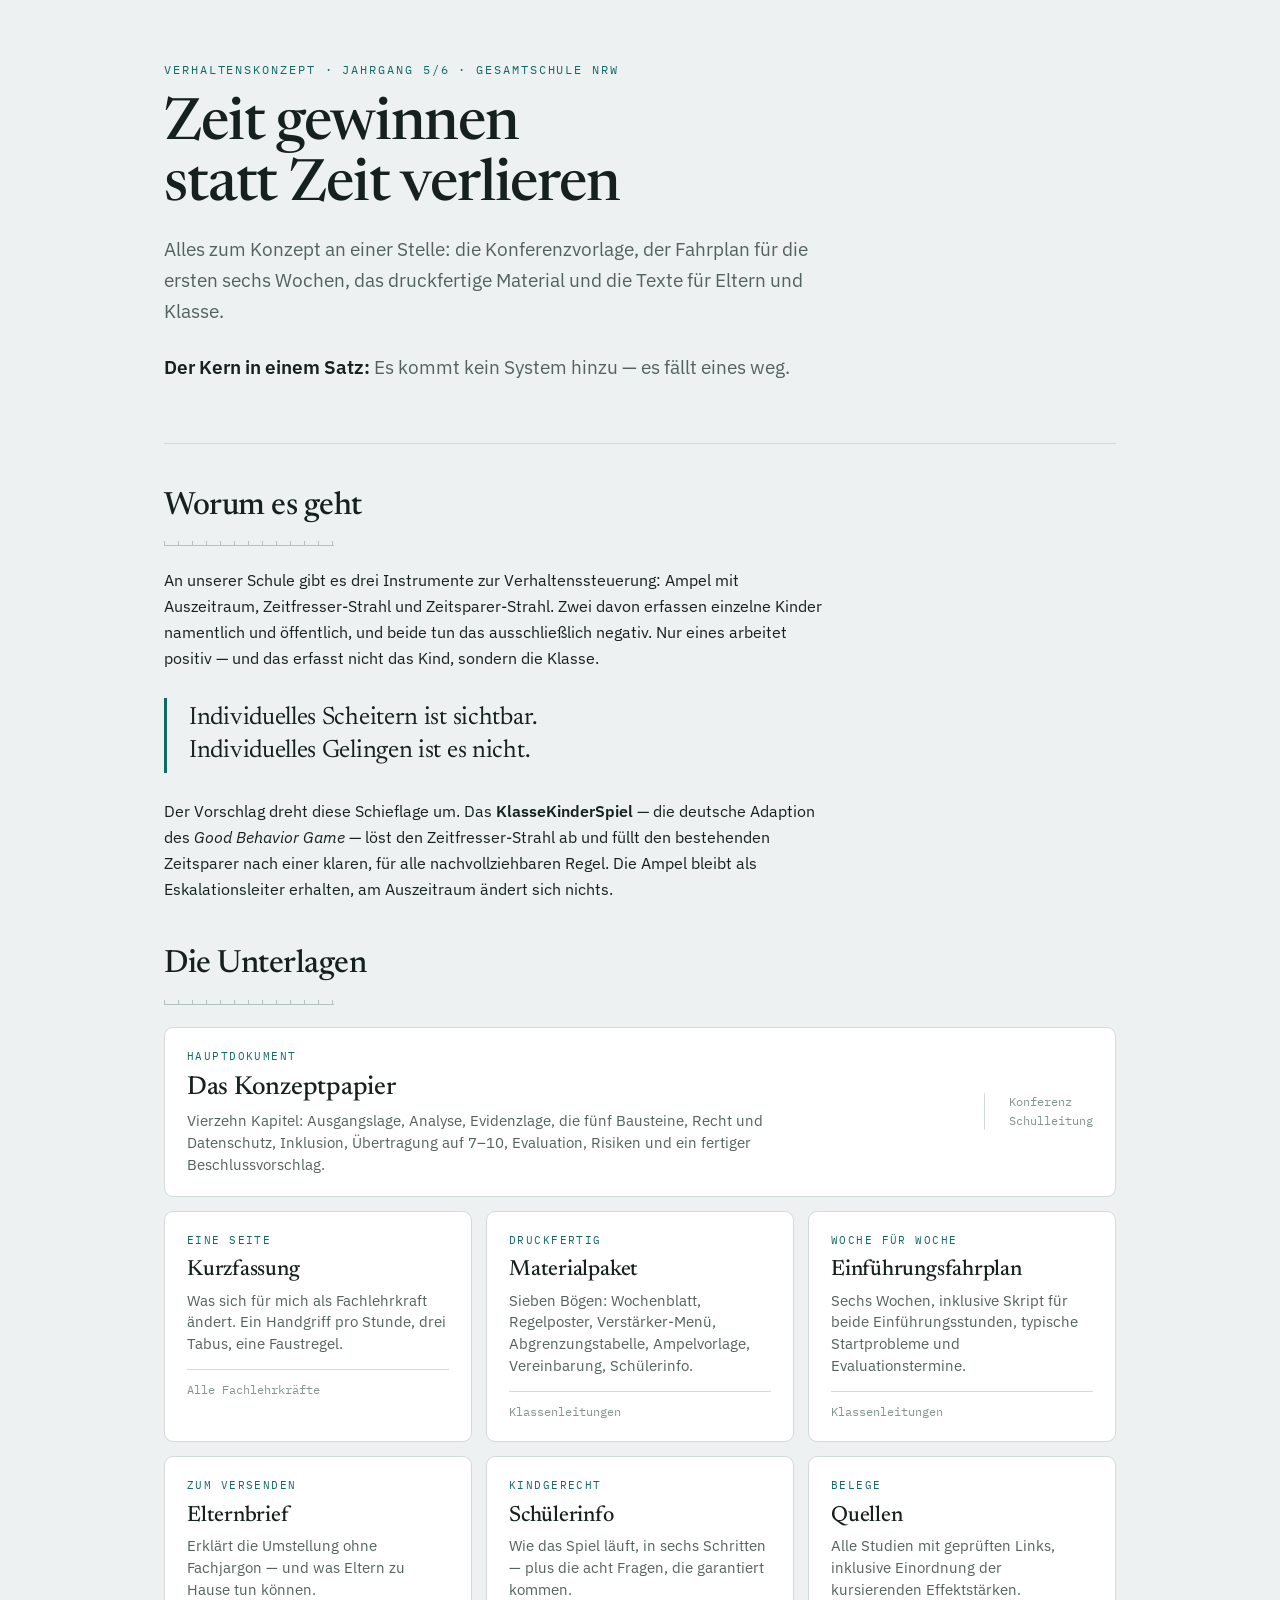
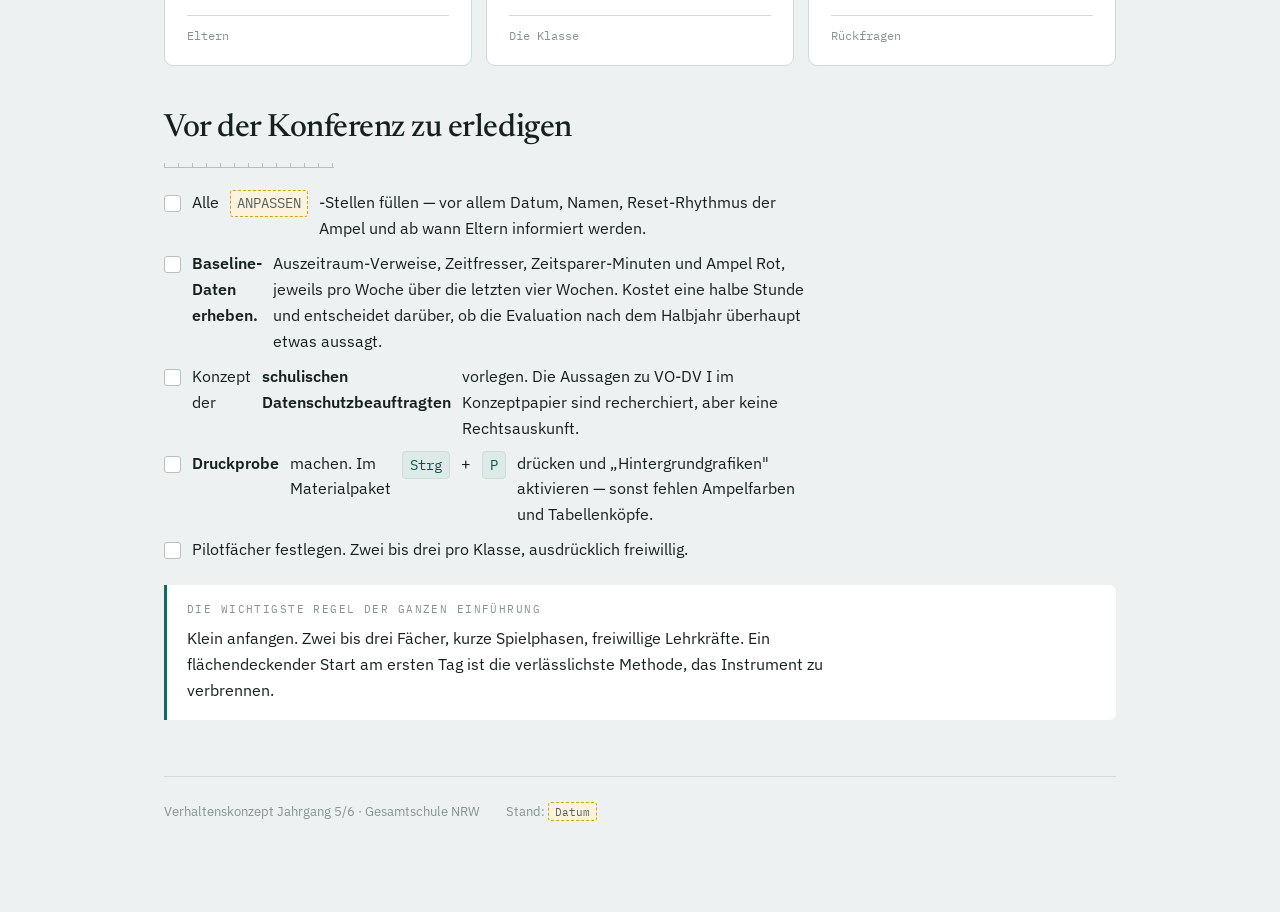
==== index.html @ 1651f594 "Verhaltenskonzept Jahrgang 5/6 als Website Konferenzvorlage, Einfuehrungsfahrplan, druckfertiges Mat" ====
<!doctype html>
<html lang="de">
<head>
<meta charset="utf-8">
<meta name="viewport" content="width=device-width,initial-scale=1">
<meta name="robots" content="noindex,nofollow">
<title>Zeit gewinnen statt Zeit verlieren — Verhaltenskonzept Jahrgang 5/6</title>
<meta name="description" content="Verhaltenskonzept für Jahrgang 5/6 an einer Gesamtschule in NRW: Konferenzvorlage, Einführungsfahrplan und druckfertiges Material.">
<link rel="preconnect" href="https://fonts.googleapis.com">
<link rel="preconnect" href="https://fonts.gstatic.com" crossorigin>
<link rel="stylesheet" href="https://fonts.googleapis.com/css2?family=Newsreader:opsz,wght@6..72,400;6..72,500&family=IBM+Plex+Sans:wght@400;500;600;700&family=IBM+Plex+Mono:wght@400;500&display=swap">
<link rel="stylesheet" href="assets/site.css">
</head>
<body>

<div class="wrap breit">

  <header class="hero">
    <div class="eyebrow">Verhaltenskonzept &middot; Jahrgang 5/6 &middot; Gesamtschule NRW</div>
    <h1>Zeit gewinnen statt Zeit verlieren</h1>
    <p class="dek">Alles zum Konzept an einer Stelle: die Konferenzvorlage, der Fahrplan für die ersten sechs Wochen, das druckfertige Material und die Texte für Eltern und Klasse.</p>
    <p class="dek"><b>Der Kern in einem Satz:</b> Es kommt kein System hinzu — es fällt eines weg.</p>
  </header>

  <h2>Worum es geht</h2>
  <div class="strahl"></div>

  <p>An unserer Schule gibt es drei Instrumente zur Verhaltenssteuerung: Ampel mit Auszeitraum, Zeitfresser-Strahl und Zeitsparer-Strahl. Zwei davon erfassen einzelne Kinder namentlich und öffentlich, und beide tun das ausschließlich negativ. Nur eines arbeitet positiv — und das erfasst nicht das Kind, sondern die Klasse.</p>

  <div class="these">Individuelles Scheitern ist sichtbar. Individuelles Gelingen ist es nicht.</div>

  <p>Der Vorschlag dreht diese Schieflage um. Das <b>KlasseKinderSpiel</b> — die deutsche Adaption des <i>Good Behavior Game</i> — löst den Zeitfresser-Strahl ab und füllt den bestehenden Zeitsparer nach einer klaren, für alle nachvollziehbaren Regel. Die Ampel bleibt als Eskalationsleiter erhalten, am Auszeitraum ändert sich nichts.</p>

  <h2>Die Unterlagen</h2>
  <div class="strahl"></div>

  <div class="kacheln">

    <a class="kachel gross" href="konzept.html">
      <div class="txt">
        <div class="rolle">Hauptdokument</div>
        <div class="t">Das Konzeptpapier</div>
        <p class="b">Vierzehn Kapitel: Ausgangslage, Analyse, Evidenzlage, die fünf Bausteine, Recht und Datenschutz, Inklusion, Übertragung auf 7–10, Evaluation, Risiken und ein fertiger Beschlussvorschlag.</p>
      </div>
      <div class="fuer">Konferenz<br>Schulleitung</div>
    </a>

    <a class="kachel" href="kurzfassung.html">
      <div class="rolle">Eine Seite</div>
      <div class="t">Kurzfassung</div>
      <p class="b">Was sich für mich als Fachlehrkraft ändert. Ein Handgriff pro Stunde, drei Tabus, eine Faustregel.</p>
      <div class="fuer">Alle Fachlehrkräfte</div>
    </a>

    <a class="kachel" href="materialpaket.html">
      <div class="rolle">Druckfertig</div>
      <div class="t">Materialpaket</div>
      <p class="b">Sieben Bögen: Wochenblatt, Regelposter, Verstärker-Menü, Abgrenzungstabelle, Ampelvorlage, Vereinbarung, Schülerinfo.</p>
      <div class="fuer">Klassenleitungen</div>
    </a>

    <a class="kachel" href="fahrplan.html">
      <div class="rolle">Woche für Woche</div>
      <div class="t">Einführungsfahrplan</div>
      <p class="b">Sechs Wochen, inklusive Skript für beide Einführungsstunden, typische Startprobleme und Evaluationstermine.</p>
      <div class="fuer">Klassenleitungen</div>
    </a>

    <a class="kachel" href="elternbrief.html">
      <div class="rolle">Zum Versenden</div>
      <div class="t">Elternbrief</div>
      <p class="b">Erklärt die Umstellung ohne Fachjargon — und was Eltern zu Hause tun können.</p>
      <div class="fuer">Eltern</div>
    </a>

    <a class="kachel" href="kommunikation/schuelerinfo.html">
      <div class="rolle">Kindgerecht</div>
      <div class="t">Schülerinfo</div>
      <p class="b">Wie das Spiel läuft, in sechs Schritten — plus die acht Fragen, die garantiert kommen.</p>
      <div class="fuer">Die Klasse</div>
    </a>

    <a class="kachel" href="quellen.html">
      <div class="rolle">Belege</div>
      <div class="t">Quellen</div>
      <p class="b">Alle Studien mit geprüften Links, inklusive Einordnung der kursierenden Effektstärken.</p>
      <div class="fuer">Rückfragen</div>
    </a>

  </div>

  <h2>Vor der Konferenz zu erledigen</h2>
  <div class="strahl"></div>

  <ul class="check">
    <li>Alle <span class="platzhalter">ANPASSEN</span>-Stellen füllen — vor allem Datum, Namen, Reset-Rhythmus der Ampel und ab wann Eltern informiert werden.</li>
    <li><b>Baseline-Daten erheben.</b> Auszeitraum-Verweise, Zeitfresser, Zeitsparer-Minuten und Ampel Rot, jeweils pro Woche über die letzten vier Wochen. Kostet eine halbe Stunde und entscheidet darüber, ob die Evaluation nach dem Halbjahr überhaupt etwas aussagt.</li>
    <li>Konzept der <b>schulischen Datenschutzbeauftragten</b> vorlegen. Die Aussagen zu VO-DV I im Konzeptpapier sind recherchiert, aber keine Rechtsauskunft.</li>
    <li><b>Druckprobe</b> machen. Im Materialpaket <kbd>Strg</kbd>+<kbd>P</kbd> drücken und „Hintergrundgrafiken" aktivieren — sonst fehlen Ampelfarben und Tabellenköpfe.</li>
    <li>Pilotfächer festlegen. Zwei bis drei pro Klasse, ausdrücklich freiwillig.</li>
  </ul>

  <div class="hinweis">
    <div class="titel">Die wichtigste Regel der ganzen Einführung</div>
    <p>Klein anfangen. Zwei bis drei Fächer, kurze Spielphasen, freiwillige Lehrkräfte. Ein flächendeckender Start am ersten Tag ist die verlässlichste Methode, das Instrument zu verbrennen.</p>
  </div>

  <footer>
    <span>Verhaltenskonzept Jahrgang 5/6 &middot; Gesamtschule NRW</span>
    <span>Stand: <span class="platzhalter">Datum</span></span>
  </footer>

</div>

</body>
</html>
---- assets/site.css ----
/* ===========================================================
   Verhaltenskonzept Jahrgang 5/6 — gemeinsames Stylesheet
   Wird von index, kurzfassung, fahrplan, elternbrief, quellen
   genutzt. konzept.html und materialpaket.html bringen ihr
   eigenes CSS mit.
   =========================================================== */

:root{
  --bg:#EEF1F1;
  --surface:#FFFFFF;
  --surface-2:#F6F8F8;
  --ink:#16211F;
  --ink-2:#54625F;
  --ink-3:#849491;
  --accent:#0F6B63;
  --accent-ink:#0B524C;
  --accent-soft:#DCEBE8;
  --rule:#D2DBD9;
  --rule-strong:#B4C1BE;
  --warn-bg:#FBF3DF;
  --warn-rule:#D9A20B;
  --stop-bg:#FBEBE8;
  --stop-rule:#B93A2C;

  --f-display:"Newsreader",Georgia,"Times New Roman",serif;
  --f-body:"IBM Plex Sans",system-ui,-apple-system,"Segoe UI",sans-serif;
  --f-mono:"IBM Plex Mono",ui-monospace,"Cascadia Mono",Consolas,monospace;
}
@media (prefers-color-scheme:dark){
  :root:not([data-theme="light"]){
    --bg:#0E1514; --surface:#161F1E; --surface-2:#1C2725;
    --ink:#E4EDEB; --ink-2:#9BAAA7; --ink-3:#71827F;
    --accent:#54C2B1; --accent-ink:#7BD6C6; --accent-soft:#173733;
    --rule:#2A3735; --rule-strong:#3C4C49;
    --warn-bg:#241E0E; --warn-rule:#8A6A16;
    --stop-bg:#25120F; --stop-rule:#8A3A2E;
  }
}
:root[data-theme="dark"]{
  --bg:#0E1514; --surface:#161F1E; --surface-2:#1C2725;
  --ink:#E4EDEB; --ink-2:#9BAAA7; --ink-3:#71827F;
  --accent:#54C2B1; --accent-ink:#7BD6C6; --accent-soft:#173733;
  --rule:#2A3735; --rule-strong:#3C4C49;
  --warn-bg:#241E0E; --warn-rule:#8A6A16;
  --stop-bg:#25120F; --stop-rule:#8A3A2E;
}

*{box-sizing:border-box}

body{
  margin:0;
  background:var(--bg);
  color:var(--ink);
  font-family:var(--f-body);
  font-size:16px;
  line-height:1.62;
  -webkit-font-smoothing:antialiased;
}
img{max-width:100%}
[hidden]{display:none!important}

/* ---------- Zahlenstrahl-Motiv ---------- */
.strahl{
  height:9px;
  background-image:
    linear-gradient(to right,var(--rule-strong) 0 1px,transparent 1px 100%),
    linear-gradient(var(--rule-strong),var(--rule-strong));
  background-size:14px 5px,100% 1px;
  background-position:0 100%,0 100%;
  background-repeat:repeat-x,no-repeat;
}

/* ---------- Kopfleiste ---------- */
.topbar{
  border-bottom:1px solid var(--rule);
  background:var(--surface);
}
.topbar .inner{
  max-width:820px;margin:0 auto;padding:13px 24px;
  display:flex;justify-content:space-between;align-items:center;gap:16px;flex-wrap:wrap;
}
.topbar a.heim{
  font-family:var(--f-mono);font-size:12px;letter-spacing:.12em;text-transform:uppercase;
  color:var(--accent-ink);text-decoration:none;
}
.topbar a.heim:hover{text-decoration:underline}
.topbar .wo{font-family:var(--f-mono);font-size:12px;color:var(--ink-3)}

/* ---------- Grundgerüst ---------- */
.wrap{max-width:820px;margin:0 auto;padding:0 24px 90px}
.wrap.breit{max-width:1000px}

.hero{padding:60px 0 34px;border-bottom:1px solid var(--rule);margin-bottom:38px}
.eyebrow{
  font-family:var(--f-mono);font-size:12px;letter-spacing:.16em;text-transform:uppercase;
  color:var(--accent);margin-bottom:16px;
}
h1{
  font-family:var(--f-display);font-weight:500;
  font-size:clamp(34px,5.6vw,58px);line-height:1.04;letter-spacing:-.02em;
  margin:0 0 18px;text-wrap:balance;max-width:17ch;
}
.dek{font-size:clamp(17px,2.1vw,19px);color:var(--ink-2);max-width:62ch;margin:0 0 26px}
.dek b{color:var(--ink);font-weight:600}

h2{
  font-family:var(--f-display);font-weight:500;
  font-size:clamp(24px,3.2vw,32px);line-height:1.16;letter-spacing:-.015em;
  margin:44px 0 6px;text-wrap:balance;
}
h2 + .strahl{margin:12px 0 22px;max-width:170px}
h3{font-weight:600;font-size:18px;margin:30px 0 8px;text-wrap:balance}
h4{font-weight:600;font-size:15px;margin:22px 0 6px}

p{margin:0 0 15px;max-width:66ch}
ul,ol{margin:0 0 15px;padding-left:22px;max-width:66ch}
li{margin-bottom:7px}
li::marker{color:var(--ink-3)}
strong,b{font-weight:600}
a{color:var(--accent-ink);text-decoration-color:var(--rule-strong);text-underline-offset:2px}
a:focus-visible{outline:2px solid var(--accent);outline-offset:2px;border-radius:3px}
hr{border:none;border-top:1px solid var(--rule);margin:34px 0}

.lead{font-size:17.5px;color:var(--ink-2);max-width:62ch}

/* ---------- Startseite: Kachelnavigation ---------- */
.kacheln{display:grid;gap:14px;grid-template-columns:repeat(auto-fill,minmax(268px,1fr));margin:8px 0 12px}
.kachel{
  display:flex;flex-direction:column;
  background:var(--surface);border:1px solid var(--rule);border-radius:9px;
  padding:20px 22px;text-decoration:none;color:var(--ink);
}
.kachel:hover{border-color:var(--accent)}
.kachel:focus-visible{outline:2px solid var(--accent);outline-offset:2px}
.kachel .rolle{
  font-family:var(--f-mono);font-size:11px;letter-spacing:.13em;text-transform:uppercase;
  color:var(--accent);margin-bottom:9px;
}
.kachel .t{font-family:var(--f-display);font-size:22px;font-weight:500;line-height:1.15;letter-spacing:-.01em;margin-bottom:6px}
.kachel .b{font-size:14.5px;color:var(--ink-2);line-height:1.5;margin:0}
.kachel .fuer{
  margin-top:14px;padding-top:11px;border-top:1px solid var(--rule);
  font-family:var(--f-mono);font-size:11.5px;color:var(--ink-3);
}
.kachel.gross{grid-column:1/-1}
@media (min-width:720px){
  .kachel.gross{flex-direction:row;align-items:center;gap:28px}
  .kachel.gross .txt{flex:1}
  .kachel.gross .fuer{margin:0;padding:0 0 0 24px;border-top:none;border-left:1px solid var(--rule);white-space:nowrap}
  .kachel.gross .t{font-size:26px}
}

/* ---------- Callouts ---------- */
.hinweis{
  border-left:3px solid var(--accent);background:var(--surface);
  padding:16px 20px;border-radius:0 7px 7px 0;margin:22px 0;
}
.hinweis.warn{border-left-color:var(--warn-rule);background:var(--warn-bg)}
.hinweis.stop{border-left-color:var(--stop-rule);background:var(--stop-bg)}
.hinweis .titel{
  font-family:var(--f-mono);font-size:11px;letter-spacing:.13em;text-transform:uppercase;
  color:var(--ink-3);margin-bottom:7px;
}
.hinweis > *:last-child{margin-bottom:0}

.these{
  font-family:var(--f-display);font-size:clamp(19px,2.7vw,25px);
  line-height:1.34;letter-spacing:-.012em;
  border-left:3px solid var(--accent);padding:4px 0 4px 22px;
  margin:26px 0;max-width:36ch;text-wrap:balance;
}

/* ---------- Tabellen ---------- */
.tabwrap{overflow-x:auto;margin:20px 0;border:1px solid var(--rule);border-radius:7px;background:var(--surface)}
table{border-collapse:collapse;width:100%;font-size:14.5px;min-width:440px}
th,td{text-align:left;padding:10px 15px;border-bottom:1px solid var(--rule);vertical-align:top}
thead th{
  font-family:var(--f-mono);font-size:11px;letter-spacing:.11em;text-transform:uppercase;
  color:var(--ink-3);font-weight:500;background:var(--surface-2);
}
tbody tr:last-child td,tbody tr:last-child th{border-bottom:none}
tbody th{font-weight:500;color:var(--ink-2);font-size:13.5px}
td.num,.num{font-family:var(--f-mono);font-variant-numeric:tabular-nums;white-space:nowrap}

/* ---------- Schritte / Ablauf ---------- */
.schritte{display:flex;flex-direction:column;gap:14px;margin:20px 0}
.schritt{display:flex;gap:14px;align-items:flex-start}
.schritt .marke{
  flex-shrink:0;width:27px;height:27px;border-radius:50%;
  background:var(--accent-soft);color:var(--accent-ink);border:1px solid var(--accent);
  display:grid;place-items:center;font-family:var(--f-mono);font-size:12.5px;font-weight:500;
}
.schritt .txt{padding-top:1px}
.schritt .txt > *:last-child{margin-bottom:0}

/* ---------- Karten / Blöcke ---------- */
.block{background:var(--surface);border:1px solid var(--rule);border-radius:8px;padding:20px 24px;margin:18px 0}
.block > *:last-child{margin-bottom:0}
.block .kopf{
  display:flex;align-items:baseline;gap:12px;flex-wrap:wrap;
  padding-bottom:12px;margin-bottom:14px;border-bottom:1px solid var(--rule);
}
.block .kopf h3{margin:0;font-size:19px}
.marke-txt{
  font-family:var(--f-mono);font-size:11.5px;letter-spacing:.1em;text-transform:uppercase;
  color:var(--accent);background:var(--accent-soft);padding:3px 8px;border-radius:4px;white-space:nowrap;
}

/* ---------- Checkliste ---------- */
.check{list-style:none;padding:0;max-width:66ch}
.check li{display:flex;gap:11px;align-items:flex-start;margin-bottom:9px}
.check li::before{
  content:"";flex-shrink:0;width:15px;height:15px;margin-top:5px;
  border:1.5px solid var(--rule-strong);border-radius:3px;background:var(--surface);
}

/* ---------- Quellenliste ---------- */
.quelle{padding:13px 0;border-bottom:1px solid var(--rule);max-width:72ch}
.quelle:last-child{border-bottom:none}
.quelle .zit{font-size:14.5px}
.quelle .was{font-size:13.5px;color:var(--ink-2);margin-top:3px}

kbd{
  font-family:var(--f-mono);font-size:.86em;
  background:var(--accent-soft);color:var(--accent-ink);
  padding:2px 7px;border-radius:4px;border:1px solid var(--rule);
  white-space:nowrap;
}

/* ---------- Platzhalter ---------- */
.platzhalter{
  font-family:var(--f-mono);font-size:.88em;
  background:var(--warn-bg);color:var(--ink-2);
  padding:1px 6px;border-radius:3px;border:1px dashed var(--warn-rule);white-space:nowrap;
}

/* ---------- Fußzeile ---------- */
footer{
  border-top:1px solid var(--rule);margin-top:56px;padding:24px 0 0;
  font-size:13px;color:var(--ink-3);display:flex;flex-wrap:wrap;gap:8px 26px;
}

/* ---------- Druck ---------- */
@media print{
  @page{size:A4 portrait;margin:16mm}
  :root{--bg:#fff;--surface:#fff;--ink:#111;--ink-2:#333;--ink-3:#666;
        --accent:#000;--accent-ink:#000;--accent-soft:#eee;--rule:#bbb;--rule-strong:#888}
  body{background:#fff;font-size:10.5pt}
  .topbar,footer,.kacheln{display:none}
  .hero{padding-top:0}
  a{color:#111;text-decoration:none}
  .block,.hinweis,.tabwrap{break-inside:avoid}
  h2,h3{break-after:avoid}
}

@media (prefers-reduced-motion:no-preference){
  html{scroll-behavior:smooth}
}
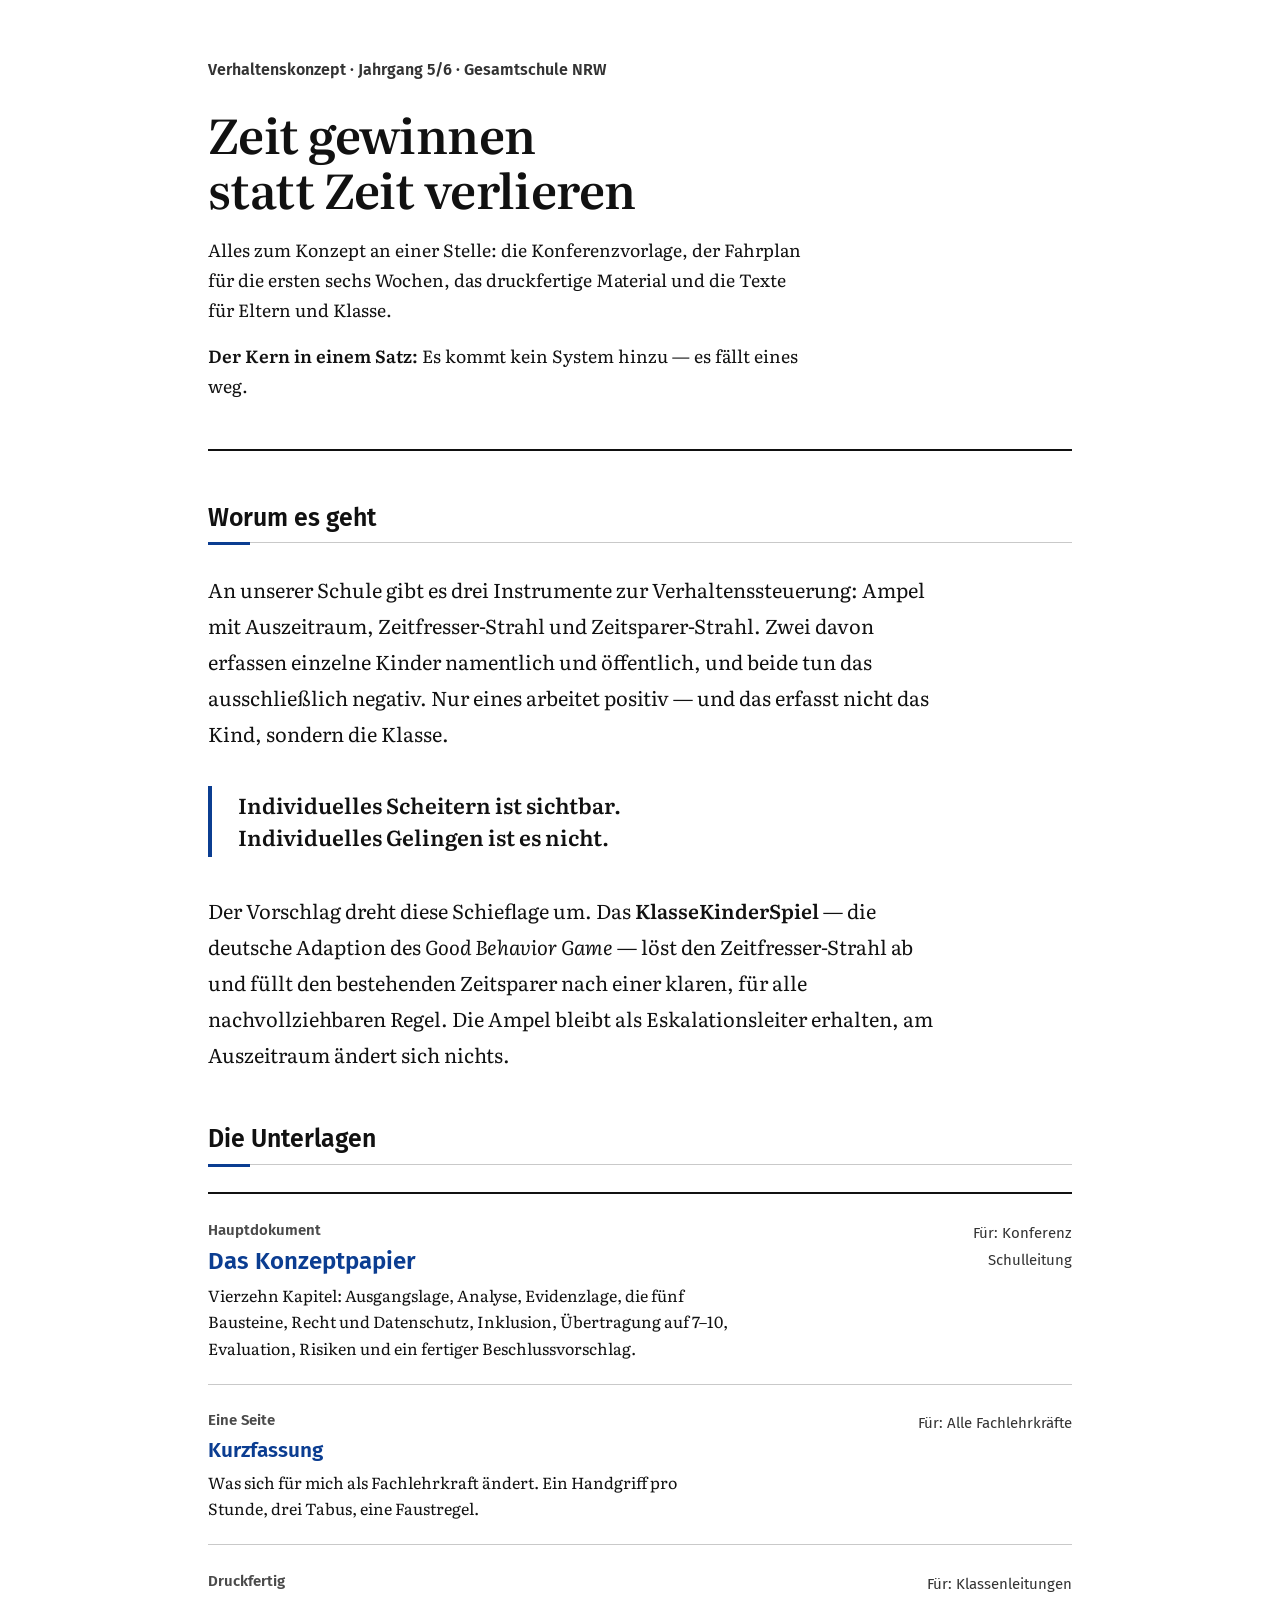
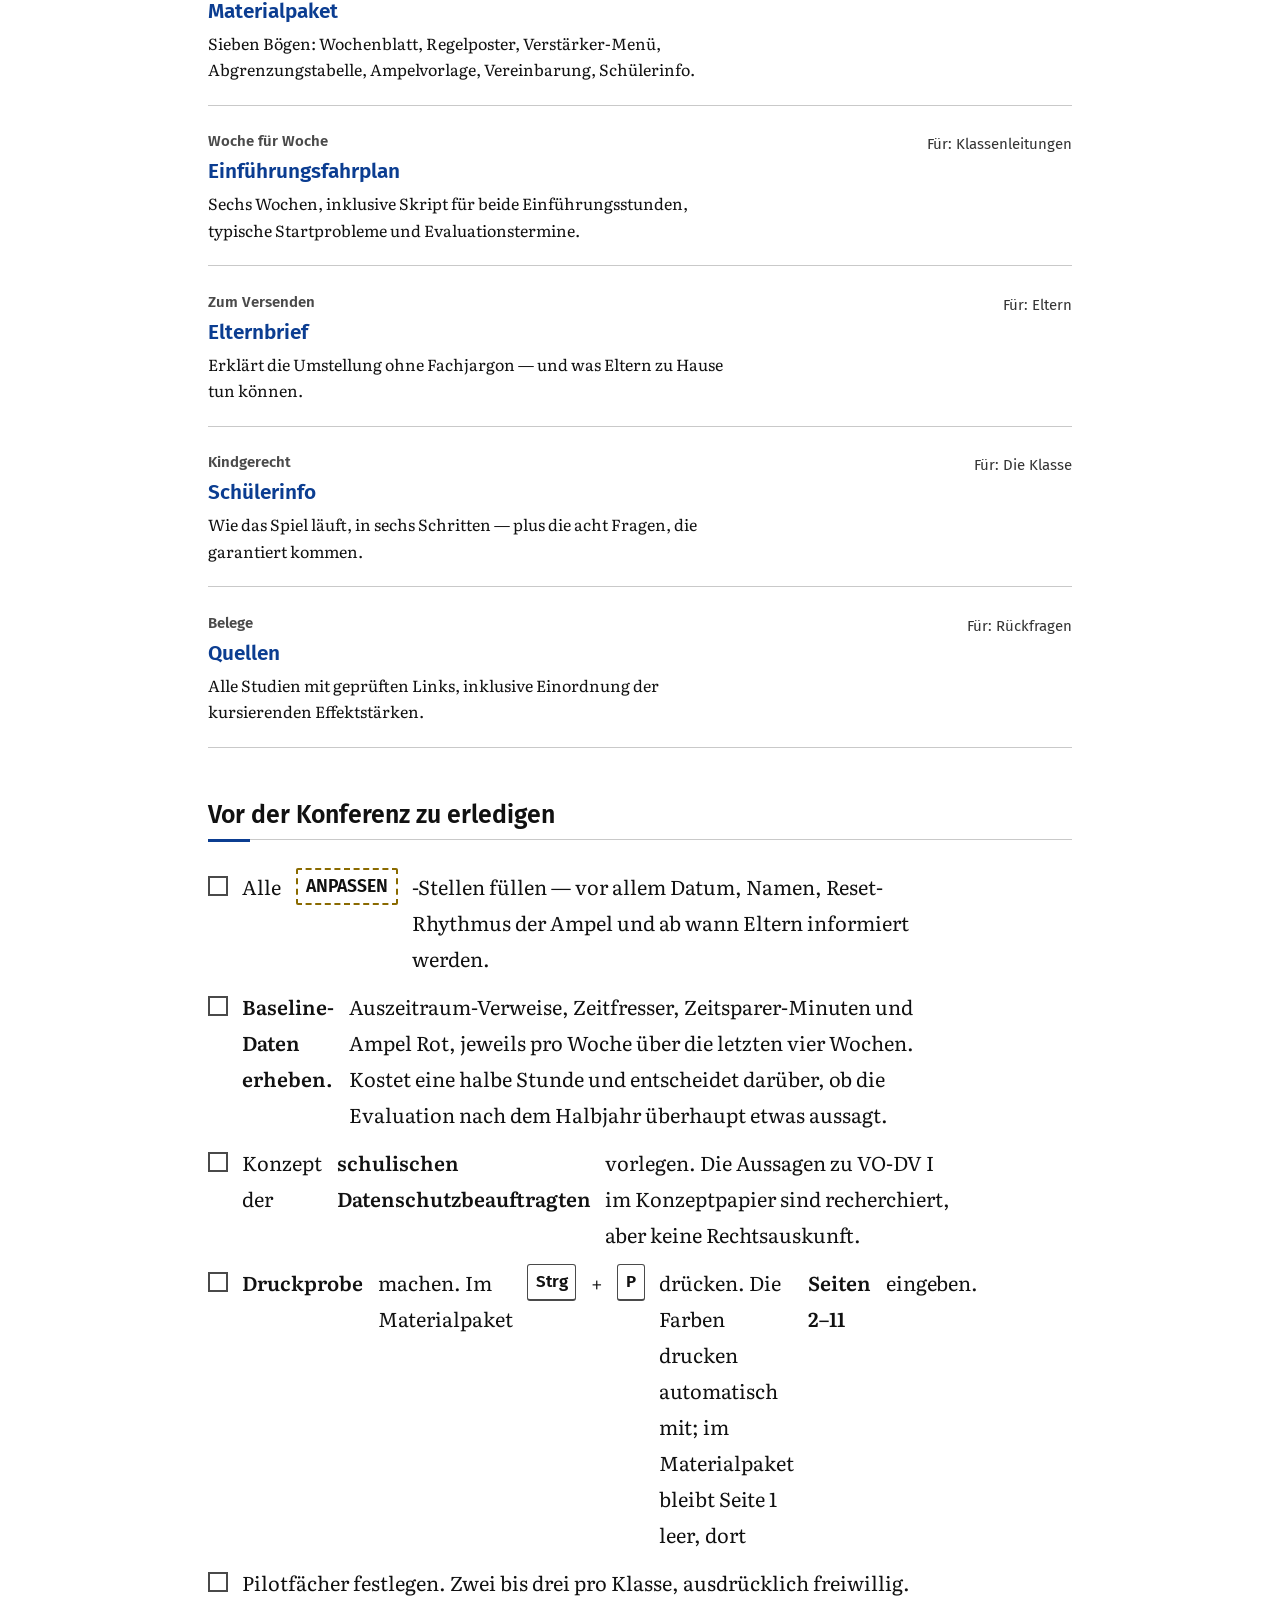
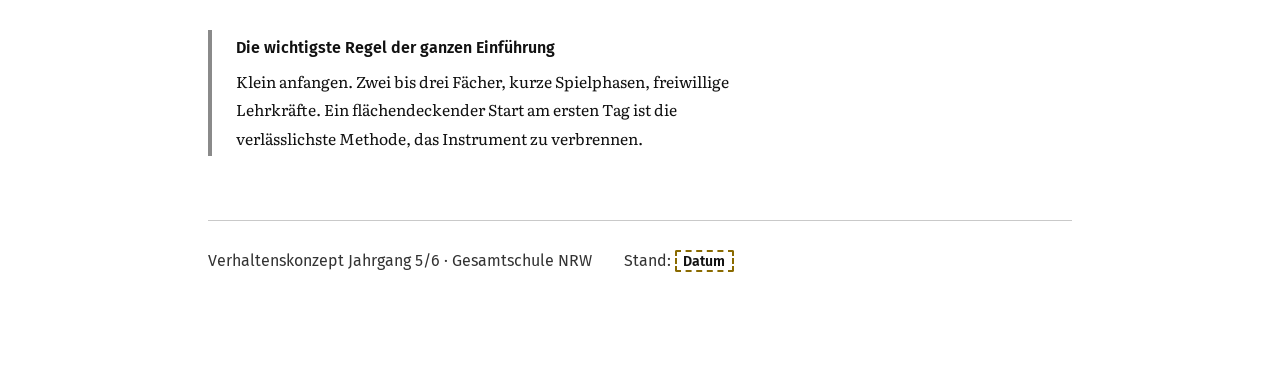
==== commit f232aed1: "Gestaltung auf Lesbarkeit umgestellt Rueckmeldung: die Seiten waren schwer zu lesen, und man sah ihn" ====
--- a/index.html
+++ b/index.html
@@ -8,7 +8,7 @@
 <meta name="description" content="Verhaltenskonzept für Jahrgang 5/6 an einer Gesamtschule in NRW: Konferenzvorlage, Einführungsfahrplan und druckfertiges Material.">
 <link rel="preconnect" href="https://fonts.googleapis.com">
 <link rel="preconnect" href="https://fonts.gstatic.com" crossorigin>
-<link rel="stylesheet" href="https://fonts.googleapis.com/css2?family=Newsreader:opsz,wght@6..72,400;6..72,500&family=IBM+Plex+Sans:wght@400;500;600;700&family=IBM+Plex+Mono:wght@400;500&display=swap">
+<link rel="stylesheet" href="https://fonts.googleapis.com/css2?family=Literata:opsz,wght@7..72,400;7..72,600&family=Fira+Sans:wght@400;500;600;700&display=swap">
 <link rel="stylesheet" href="assets/site.css">
 </head>
 <body>
@@ -96,7 +96,7 @@
     <li>Alle <span class="platzhalter">ANPASSEN</span>-Stellen füllen — vor allem Datum, Namen, Reset-Rhythmus der Ampel und ab wann Eltern informiert werden.</li>
     <li><b>Baseline-Daten erheben.</b> Auszeitraum-Verweise, Zeitfresser, Zeitsparer-Minuten und Ampel Rot, jeweils pro Woche über die letzten vier Wochen. Kostet eine halbe Stunde und entscheidet darüber, ob die Evaluation nach dem Halbjahr überhaupt etwas aussagt.</li>
     <li>Konzept der <b>schulischen Datenschutzbeauftragten</b> vorlegen. Die Aussagen zu VO-DV I im Konzeptpapier sind recherchiert, aber keine Rechtsauskunft.</li>
-    <li><b>Druckprobe</b> machen. Im Materialpaket <kbd>Strg</kbd>+<kbd>P</kbd> drücken und „Hintergrundgrafiken" aktivieren — sonst fehlen Ampelfarben und Tabellenköpfe.</li>
+    <li><b>Druckprobe</b> machen. Im Materialpaket <kbd>Strg</kbd>+<kbd>P</kbd> drücken. Die Farben drucken automatisch mit; im Materialpaket bleibt Seite 1 leer, dort <b>Seiten 2–11</b> eingeben.</li>
     <li>Pilotfächer festlegen. Zwei bis drei pro Klasse, ausdrücklich freiwillig.</li>
   </ul>
 
--- a/assets/site.css
+++ b/assets/site.css
@@ -1,258 +1,248 @@
 /* ===========================================================
-   Verhaltenskonzept Jahrgang 5/6 — gemeinsames Stylesheet
-   Wird von index, kurzfassung, fahrplan, elternbrief, quellen
-   genutzt. konzept.html und materialpaket.html bringen ihr
-   eigenes CSS mit.
+   Verhaltenskonzept Jahrgang 5/6
+   Gemeinsames Stylesheet.
+
+   Zwei Entscheidungen bestimmen alles Weitere:
+
+   1. LESBARKEIT VOR WIRKUNG. Die Unterlagen lesen Kolleginnen und
+      Kollegen jeden Alters, teils am Beamer, teils ausgedruckt.
+      Deshalb: fast durchgehend nahezu schwarzer Text auf Weiss,
+      kein grauer Fliesstext, keine farbigen Flaechen mit farbigem
+      Text darauf. Wo etwas hervorgehoben wird, traegt eine kraeftige
+      Linie die Farbe - der Text bleibt schwarz.
+
+   2. KEIN DARK MODE. Das Dokument sieht immer gleich aus, wie
+      Papier. Vorhersehbar, und identisch zum Ausdruck.
    =========================================================== */
 
 :root{
-  --bg:#EEF1F1;
-  --surface:#FFFFFF;
-  --surface-2:#F6F8F8;
-  --ink:#16211F;
-  --ink-2:#54625F;
-  --ink-3:#849491;
-  --accent:#0F6B63;
-  --accent-ink:#0B524C;
-  --accent-soft:#DCEBE8;
-  --rule:#D2DBD9;
-  --rule-strong:#B4C1BE;
-  --warn-bg:#FBF3DF;
-  --warn-rule:#D9A20B;
-  --stop-bg:#FBEBE8;
-  --stop-rule:#B93A2C;
-
-  --f-display:"Newsreader",Georgia,"Times New Roman",serif;
-  --f-body:"IBM Plex Sans",system-ui,-apple-system,"Segoe UI",sans-serif;
-  --f-mono:"IBM Plex Mono",ui-monospace,"Cascadia Mono",Consolas,monospace;
-}
-@media (prefers-color-scheme:dark){
-  :root:not([data-theme="light"]){
-    --bg:#0E1514; --surface:#161F1E; --surface-2:#1C2725;
-    --ink:#E4EDEB; --ink-2:#9BAAA7; --ink-3:#71827F;
-    --accent:#54C2B1; --accent-ink:#7BD6C6; --accent-soft:#173733;
-    --rule:#2A3735; --rule-strong:#3C4C49;
-    --warn-bg:#241E0E; --warn-rule:#8A6A16;
-    --stop-bg:#25120F; --stop-rule:#8A3A2E;
-  }
-}
-:root[data-theme="dark"]{
-  --bg:#0E1514; --surface:#161F1E; --surface-2:#1C2725;
-  --ink:#E4EDEB; --ink-2:#9BAAA7; --ink-3:#71827F;
-  --accent:#54C2B1; --accent-ink:#7BD6C6; --accent-soft:#173733;
-  --rule:#2A3735; --rule-strong:#3C4C49;
-  --warn-bg:#241E0E; --warn-rule:#8A6A16;
-  --stop-bg:#25120F; --stop-rule:#8A3A2E;
+  color-scheme:light;
+
+  --papier:#FFFFFF;
+  --ink:#111111;            /* Fliesstext           19:1 */
+  --ink-2:#333333;          /* Sekundaertext        12:1 */
+  --ink-3:#4A4A4A;          /* Marken, Label         9:1 */
+  --akzent:#0B3D91;         /* Links, Gliederung    10:1 */
+  --linie:#C9C9C9;          /* nur Struktur, nie Text */
+  --linie-kraeftig:#8A8A8A;
+
+  /* Ampel: nur dort, wo tatsaechlich die Ampel gemeint ist */
+  --a-gelb:#8A6A00;
+  --a-orange:#8A4A10;
+  --a-rot:#A01B10;
+
+  --serif:"Literata",Georgia,"Times New Roman",serif;
+  --sans:"Fira Sans",system-ui,-apple-system,"Segoe UI",sans-serif;
 }
 
 *{box-sizing:border-box}
 
 body{
   margin:0;
-  background:var(--bg);
+  background:var(--papier);
   color:var(--ink);
-  font-family:var(--f-body);
-  font-size:16px;
-  line-height:1.62;
+  font-family:var(--serif);
+  font-size:20px;
+  line-height:1.8;
+  font-optical-sizing:auto;
   -webkit-font-smoothing:antialiased;
 }
 img{max-width:100%}
 [hidden]{display:none!important}
 
-/* ---------- Zahlenstrahl-Motiv ---------- */
+/* ---------- Kopfleiste ---------- */
+.topbar{border-bottom:1px solid var(--linie)}
+.topbar .inner{
+  max-width:52rem;margin:0 auto;padding:16px 32px;
+  display:flex;justify-content:space-between;align-items:baseline;gap:20px;flex-wrap:wrap;
+  font-family:var(--sans);font-size:16px;
+}
+.topbar a.heim{color:var(--akzent);text-decoration:underline;font-weight:500}
+.topbar .wo{color:var(--ink-2)}
+
+/* ---------- Satzspiegel ---------- */
+.wrap{max-width:52rem;margin:0 auto;padding:0 32px 7rem}
+.wrap.breit{max-width:58rem}
+@media (max-width:640px){
+  .wrap,.topbar .inner{padding-left:22px;padding-right:22px}
+  body{font-size:19px}
+}
+
+.hero{padding:3.5rem 0 2rem;margin-bottom:2rem;border-bottom:2px solid var(--ink)}
+.eyebrow{
+  font-family:var(--sans);font-size:16px;font-weight:600;
+  color:var(--ink-2);margin-bottom:1.3rem;
+}
+h1{
+  font-family:var(--serif);font-weight:600;
+  font-size:clamp(2.1rem,5vw,3rem);line-height:1.15;letter-spacing:-.012em;
+  margin:0 0 1.2rem;text-wrap:balance;max-width:19ch;color:var(--ink);
+}
+.dek{font-size:1.1rem;color:var(--ink);max-width:60ch;margin:0 0 1rem;line-height:1.7}
+.dek b{font-weight:600}
+
+h2{
+  font-family:var(--sans);font-weight:600;
+  font-size:1.55rem;line-height:1.3;
+  margin:3.2rem 0 .5rem;text-wrap:balance;color:var(--ink);
+}
+h3{
+  font-family:var(--sans);font-weight:600;font-size:1.15rem;line-height:1.4;
+  margin:2.2rem 0 .5rem;text-wrap:balance;color:var(--ink);
+}
+h4{font-family:var(--sans);font-weight:600;font-size:1.02rem;margin:1.7rem 0 .3rem;color:var(--ink)}
+
+/* Gliederungslinie unter h2 */
 .strahl{
-  height:9px;
-  background-image:
-    linear-gradient(to right,var(--rule-strong) 0 1px,transparent 1px 100%),
-    linear-gradient(var(--rule-strong),var(--rule-strong));
-  background-size:14px 5px,100% 1px;
-  background-position:0 100%,0 100%;
-  background-repeat:repeat-x,no-repeat;
-}
-
-/* ---------- Kopfleiste ---------- */
-.topbar{
-  border-bottom:1px solid var(--rule);
-  background:var(--surface);
-}
-.topbar .inner{
-  max-width:820px;margin:0 auto;padding:13px 24px;
-  display:flex;justify-content:space-between;align-items:center;gap:16px;flex-wrap:wrap;
-}
-.topbar a.heim{
-  font-family:var(--f-mono);font-size:12px;letter-spacing:.12em;text-transform:uppercase;
-  color:var(--accent-ink);text-decoration:none;
-}
-.topbar a.heim:hover{text-decoration:underline}
-.topbar .wo{font-family:var(--f-mono);font-size:12px;color:var(--ink-3)}
-
-/* ---------- Grundgerüst ---------- */
-.wrap{max-width:820px;margin:0 auto;padding:0 24px 90px}
-.wrap.breit{max-width:1000px}
-
-.hero{padding:60px 0 34px;border-bottom:1px solid var(--rule);margin-bottom:38px}
-.eyebrow{
-  font-family:var(--f-mono);font-size:12px;letter-spacing:.16em;text-transform:uppercase;
-  color:var(--accent);margin-bottom:16px;
-}
-h1{
-  font-family:var(--f-display);font-weight:500;
-  font-size:clamp(34px,5.6vw,58px);line-height:1.04;letter-spacing:-.02em;
-  margin:0 0 18px;text-wrap:balance;max-width:17ch;
-}
-.dek{font-size:clamp(17px,2.1vw,19px);color:var(--ink-2);max-width:62ch;margin:0 0 26px}
-.dek b{color:var(--ink);font-weight:600}
-
-h2{
-  font-family:var(--f-display);font-weight:500;
-  font-size:clamp(24px,3.2vw,32px);line-height:1.16;letter-spacing:-.015em;
-  margin:44px 0 6px;text-wrap:balance;
-}
-h2 + .strahl{margin:12px 0 22px;max-width:170px}
-h3{font-weight:600;font-size:18px;margin:30px 0 8px;text-wrap:balance}
-h4{font-weight:600;font-size:15px;margin:22px 0 6px}
-
-p{margin:0 0 15px;max-width:66ch}
-ul,ol{margin:0 0 15px;padding-left:22px;max-width:66ch}
-li{margin-bottom:7px}
+  height:3px;margin:0 0 1.6rem;
+  background:
+    linear-gradient(to right,var(--akzent) 0 2.6rem,transparent 2.6rem 100%),
+    linear-gradient(var(--linie),var(--linie));
+  background-size:100% 3px,100% 1px;
+  background-position:0 0,0 0;
+  background-repeat:no-repeat;
+}
+
+p{margin:0 0 1.1rem;max-width:62ch}
+ul,ol{margin:0 0 1.2rem;padding-left:1.5rem;max-width:62ch}
+li{margin-bottom:.6rem;padding-left:.2rem}
 li::marker{color:var(--ink-3)}
 strong,b{font-weight:600}
-a{color:var(--accent-ink);text-decoration-color:var(--rule-strong);text-underline-offset:2px}
-a:focus-visible{outline:2px solid var(--accent);outline-offset:2px;border-radius:3px}
-hr{border:none;border-top:1px solid var(--rule);margin:34px 0}
-
-.lead{font-size:17.5px;color:var(--ink-2);max-width:62ch}
-
-/* ---------- Startseite: Kachelnavigation ---------- */
-.kacheln{display:grid;gap:14px;grid-template-columns:repeat(auto-fill,minmax(268px,1fr));margin:8px 0 12px}
+
+a{
+  color:var(--akzent);text-decoration:underline;
+  text-decoration-thickness:1px;text-underline-offset:.16em;
+}
+a:hover{text-decoration-thickness:2px}
+a:focus-visible{outline:3px solid var(--akzent);outline-offset:3px}
+
+hr{border:none;border-top:1px solid var(--linie);margin:3rem 0}
+
+.lead{font-size:1.1rem;color:var(--ink);max-width:60ch;line-height:1.7}
+
+/* ---------- Startseite: Verzeichnis ---------- */
+.kacheln{margin:1.6rem 0 2rem;border-top:2px solid var(--ink)}
 .kachel{
-  display:flex;flex-direction:column;
-  background:var(--surface);border:1px solid var(--rule);border-radius:9px;
-  padding:20px 22px;text-decoration:none;color:var(--ink);
-}
-.kachel:hover{border-color:var(--accent)}
-.kachel:focus-visible{outline:2px solid var(--accent);outline-offset:2px}
-.kachel .rolle{
-  font-family:var(--f-mono);font-size:11px;letter-spacing:.13em;text-transform:uppercase;
-  color:var(--accent);margin-bottom:9px;
-}
-.kachel .t{font-family:var(--f-display);font-size:22px;font-weight:500;line-height:1.15;letter-spacing:-.01em;margin-bottom:6px}
-.kachel .b{font-size:14.5px;color:var(--ink-2);line-height:1.5;margin:0}
-.kachel .fuer{
-  margin-top:14px;padding-top:11px;border-top:1px solid var(--rule);
-  font-family:var(--f-mono);font-size:11.5px;color:var(--ink-3);
-}
-.kachel.gross{grid-column:1/-1}
-@media (min-width:720px){
-  .kachel.gross{flex-direction:row;align-items:center;gap:28px}
-  .kachel.gross .txt{flex:1}
-  .kachel.gross .fuer{margin:0;padding:0 0 0 24px;border-top:none;border-left:1px solid var(--rule);white-space:nowrap}
-  .kachel.gross .t{font-size:26px}
-}
-
-/* ---------- Callouts ---------- */
+  display:block;padding:1.4rem 0;border-bottom:1px solid var(--linie);
+  text-decoration:none;color:var(--ink);
+}
+.kachel:hover .t{text-decoration:underline}
+.kachel:focus-visible{outline:3px solid var(--akzent);outline-offset:3px}
+.kachel .rolle{font-family:var(--sans);font-size:15px;font-weight:600;color:var(--ink-3);margin-bottom:.15rem}
+.kachel .t{font-family:var(--sans);font-size:1.3rem;font-weight:600;line-height:1.3;margin-bottom:.3rem;color:var(--akzent)}
+.kachel .b{color:var(--ink);margin:0;max-width:58ch;font-size:1rem;line-height:1.65}
+.kachel .fuer{font-family:var(--sans);font-size:15px;color:var(--ink-2);margin-top:.45rem}
+.kachel .fuer::before{content:"Für: "}
+@media (min-width:800px){
+  .kachel{display:grid;grid-template-columns:1fr 11rem;gap:0 2.5rem;align-items:start}
+  /* Nur die erste Kachel hat einen Textcontainer; bei den uebrigen stehen
+     Rolle, Titel und Text einzeln im Raster. Ohne diese Zuweisung rutscht
+     der Titel in die rechte Spalte. */
+  .kachel > *{grid-column:1}
+  .kachel .fuer{grid-column:2;grid-row:1;margin-top:.2rem;text-align:right}
+  .kachel.gross .t{font-size:1.5rem}
+}
+
+/* ---------- Anmerkungen: eine Form ----------
+   Kein farbiger Text auf farbiger Flaeche. Die Linie traegt die
+   Farbe, der Text bleibt schwarz. */
 .hinweis{
-  border-left:3px solid var(--accent);background:var(--surface);
-  padding:16px 20px;border-radius:0 7px 7px 0;margin:22px 0;
-}
-.hinweis.warn{border-left-color:var(--warn-rule);background:var(--warn-bg)}
-.hinweis.stop{border-left-color:var(--stop-rule);background:var(--stop-bg)}
+  margin:1.9rem 0;padding:.2rem 0 .2rem 1.5rem;
+  border-left:4px solid var(--linie-kraeftig);
+  color:var(--ink);
+}
 .hinweis .titel{
-  font-family:var(--f-mono);font-size:11px;letter-spacing:.13em;text-transform:uppercase;
-  color:var(--ink-3);margin-bottom:7px;
+  font-family:var(--sans);font-size:16px;font-weight:600;
+  color:var(--ink);margin-bottom:.35rem;
 }
 .hinweis > *:last-child{margin-bottom:0}
+.hinweis p{max-width:60ch;font-size:.98rem}
+.hinweis.warn{border-left-color:var(--a-gelb)}
+.hinweis.stop{border-left-color:var(--a-rot)}
 
 .these{
-  font-family:var(--f-display);font-size:clamp(19px,2.7vw,25px);
-  line-height:1.34;letter-spacing:-.012em;
-  border-left:3px solid var(--accent);padding:4px 0 4px 22px;
-  margin:26px 0;max-width:36ch;text-wrap:balance;
+  font-family:var(--serif);font-weight:600;
+  font-size:1.35rem;line-height:1.5;
+  margin:2.2rem 0;padding:.2rem 0 .2rem 1.6rem;max-width:36ch;
+  border-left:4px solid var(--akzent);
+  color:var(--ink);text-wrap:balance;
 }
 
 /* ---------- Tabellen ---------- */
-.tabwrap{overflow-x:auto;margin:20px 0;border:1px solid var(--rule);border-radius:7px;background:var(--surface)}
-table{border-collapse:collapse;width:100%;font-size:14.5px;min-width:440px}
-th,td{text-align:left;padding:10px 15px;border-bottom:1px solid var(--rule);vertical-align:top}
+.tabwrap{overflow-x:auto;margin:1.9rem 0}
+table{border-collapse:collapse;width:100%;font-size:1rem;min-width:34rem;font-family:var(--sans)}
+th,td{text-align:left;padding:.75rem 1.2rem .75rem 0;border-bottom:1px solid var(--linie);vertical-align:top;line-height:1.55;color:var(--ink)}
 thead th{
-  font-family:var(--f-mono);font-size:11px;letter-spacing:.11em;text-transform:uppercase;
-  color:var(--ink-3);font-weight:500;background:var(--surface-2);
-}
+  font-size:16px;font-weight:600;color:var(--ink);
+  border-bottom:2px solid var(--ink);padding-bottom:.5rem;
+}
+tbody th{font-weight:600}
 tbody tr:last-child td,tbody tr:last-child th{border-bottom:none}
-tbody th{font-weight:500;color:var(--ink-2);font-size:13.5px}
-td.num,.num{font-family:var(--f-mono);font-variant-numeric:tabular-nums;white-space:nowrap}
-
-/* ---------- Schritte / Ablauf ---------- */
-.schritte{display:flex;flex-direction:column;gap:14px;margin:20px 0}
-.schritt{display:flex;gap:14px;align-items:flex-start}
+td.num,.num{font-variant-numeric:tabular-nums;white-space:nowrap}
+
+/* ---------- Ablaufschritte ---------- */
+.schritte{margin:1.6rem 0}
+.schritt{display:flex;gap:1.1rem;align-items:baseline;margin-bottom:1rem}
 .schritt .marke{
-  flex-shrink:0;width:27px;height:27px;border-radius:50%;
-  background:var(--accent-soft);color:var(--accent-ink);border:1px solid var(--accent);
-  display:grid;place-items:center;font-family:var(--f-mono);font-size:12.5px;font-weight:500;
-}
-.schritt .txt{padding-top:1px}
+  flex-shrink:0;width:1.6rem;text-align:right;
+  font-family:var(--sans);font-size:1rem;font-weight:700;color:var(--akzent);
+  font-variant-numeric:tabular-nums;
+}
+.schritt .txt{min-width:0}
 .schritt .txt > *:last-child{margin-bottom:0}
 
-/* ---------- Karten / Blöcke ---------- */
-.block{background:var(--surface);border:1px solid var(--rule);border-radius:8px;padding:20px 24px;margin:18px 0}
+/* ---------- Abschnittsbloecke ---------- */
+.block{margin:2.1rem 0;padding:0 0 0 1.6rem;border-left:1px solid var(--linie)}
 .block > *:last-child{margin-bottom:0}
-.block .kopf{
-  display:flex;align-items:baseline;gap:12px;flex-wrap:wrap;
-  padding-bottom:12px;margin-bottom:14px;border-bottom:1px solid var(--rule);
-}
-.block .kopf h3{margin:0;font-size:19px}
-.marke-txt{
-  font-family:var(--f-mono);font-size:11.5px;letter-spacing:.1em;text-transform:uppercase;
-  color:var(--accent);background:var(--accent-soft);padding:3px 8px;border-radius:4px;white-space:nowrap;
-}
+.block .kopf{display:flex;align-items:baseline;gap:.9rem;flex-wrap:wrap;margin-bottom:.9rem}
+.block .kopf h3{margin:0}
+.marke-txt{font-family:var(--sans);font-size:16px;font-weight:700;color:var(--akzent);white-space:nowrap}
+.aufwand{margin-left:auto;font-family:var(--sans);font-size:15px;color:var(--ink-2)}
 
 /* ---------- Checkliste ---------- */
-.check{list-style:none;padding:0;max-width:66ch}
-.check li{display:flex;gap:11px;align-items:flex-start;margin-bottom:9px}
+.check{list-style:none;padding:0;max-width:62ch}
+.check li{display:flex;gap:.9rem;align-items:flex-start;margin-bottom:.75rem;padding:0}
 .check li::before{
-  content:"";flex-shrink:0;width:15px;height:15px;margin-top:5px;
-  border:1.5px solid var(--rule-strong);border-radius:3px;background:var(--surface);
-}
-
-/* ---------- Quellenliste ---------- */
-.quelle{padding:13px 0;border-bottom:1px solid var(--rule);max-width:72ch}
+  content:"";flex-shrink:0;width:1rem;height:1rem;margin-top:.52rem;
+  border:2px solid var(--ink-3);background:#fff;
+}
+
+/* ---------- Quellenverzeichnis ---------- */
+.quelle{padding:1.05rem 0;border-bottom:1px solid var(--linie);max-width:66ch}
 .quelle:last-child{border-bottom:none}
-.quelle .zit{font-size:14.5px}
-.quelle .was{font-size:13.5px;color:var(--ink-2);margin-top:3px}
-
+.quelle .zit{font-size:1rem;line-height:1.65}
+.quelle .was{font-size:.96rem;color:var(--ink-2);margin-top:.3rem;line-height:1.65}
+
+/* ---------- Kleinteile ---------- */
+.platzhalter{
+  font-family:var(--sans);font-size:.88em;font-weight:600;
+  color:var(--ink);background:#fff;
+  padding:.05em .45em;border:2px dashed var(--a-gelb);border-radius:2px;white-space:nowrap;
+}
 kbd{
-  font-family:var(--f-mono);font-size:.86em;
-  background:var(--accent-soft);color:var(--accent-ink);
-  padding:2px 7px;border-radius:4px;border:1px solid var(--rule);
-  white-space:nowrap;
-}
-
-/* ---------- Platzhalter ---------- */
-.platzhalter{
-  font-family:var(--f-mono);font-size:.88em;
-  background:var(--warn-bg);color:var(--ink-2);
-  padding:1px 6px;border-radius:3px;border:1px dashed var(--warn-rule);white-space:nowrap;
-}
-
-/* ---------- Fußzeile ---------- */
+  font-family:var(--sans);font-size:.85em;font-weight:600;
+  color:var(--ink);background:#fff;border:1px solid var(--ink-3);
+  border-bottom-width:2px;padding:.1em .45em;border-radius:3px;white-space:nowrap;
+}
+code{font-family:ui-monospace,"Cascadia Mono",Consolas,monospace;font-size:.9em;color:var(--ink)}
+
 footer{
-  border-top:1px solid var(--rule);margin-top:56px;padding:24px 0 0;
-  font-size:13px;color:var(--ink-3);display:flex;flex-wrap:wrap;gap:8px 26px;
+  border-top:1px solid var(--linie);margin-top:4rem;padding-top:1.6rem;
+  font-family:var(--sans);font-size:16px;color:var(--ink-2);
+  display:flex;flex-wrap:wrap;gap:.5rem 2rem;
 }
 
 /* ---------- Druck ---------- */
 @media print{
-  @page{size:A4 portrait;margin:16mm}
-  :root{--bg:#fff;--surface:#fff;--ink:#111;--ink-2:#333;--ink-3:#666;
-        --accent:#000;--accent-ink:#000;--accent-soft:#eee;--rule:#bbb;--rule-strong:#888}
-  body{background:#fff;font-size:10.5pt}
+  @page{size:A4 portrait;margin:18mm 20mm}
+  *{-webkit-print-color-adjust:exact;print-color-adjust:exact}
+  body{font-size:11pt;line-height:1.55;color:#000}
   .topbar,footer,.kacheln{display:none}
   .hero{padding-top:0}
-  a{color:#111;text-decoration:none}
-  .block,.hinweis,.tabwrap{break-inside:avoid}
-  h2,h3{break-after:avoid}
-}
-
-@media (prefers-reduced-motion:no-preference){
-  html{scroll-behavior:smooth}
-}
+  a{color:#000;text-decoration:none}
+  .kachel .t,.marke-txt,.schritt .marke,.these{color:#000}
+  .block,.hinweis,.tabwrap,.these,.quelle{break-inside:avoid}
+  h2,h3,h4{break-after:avoid}
+}
+
+@media (prefers-reduced-motion:no-preference){html{scroll-behavior:smooth}}
